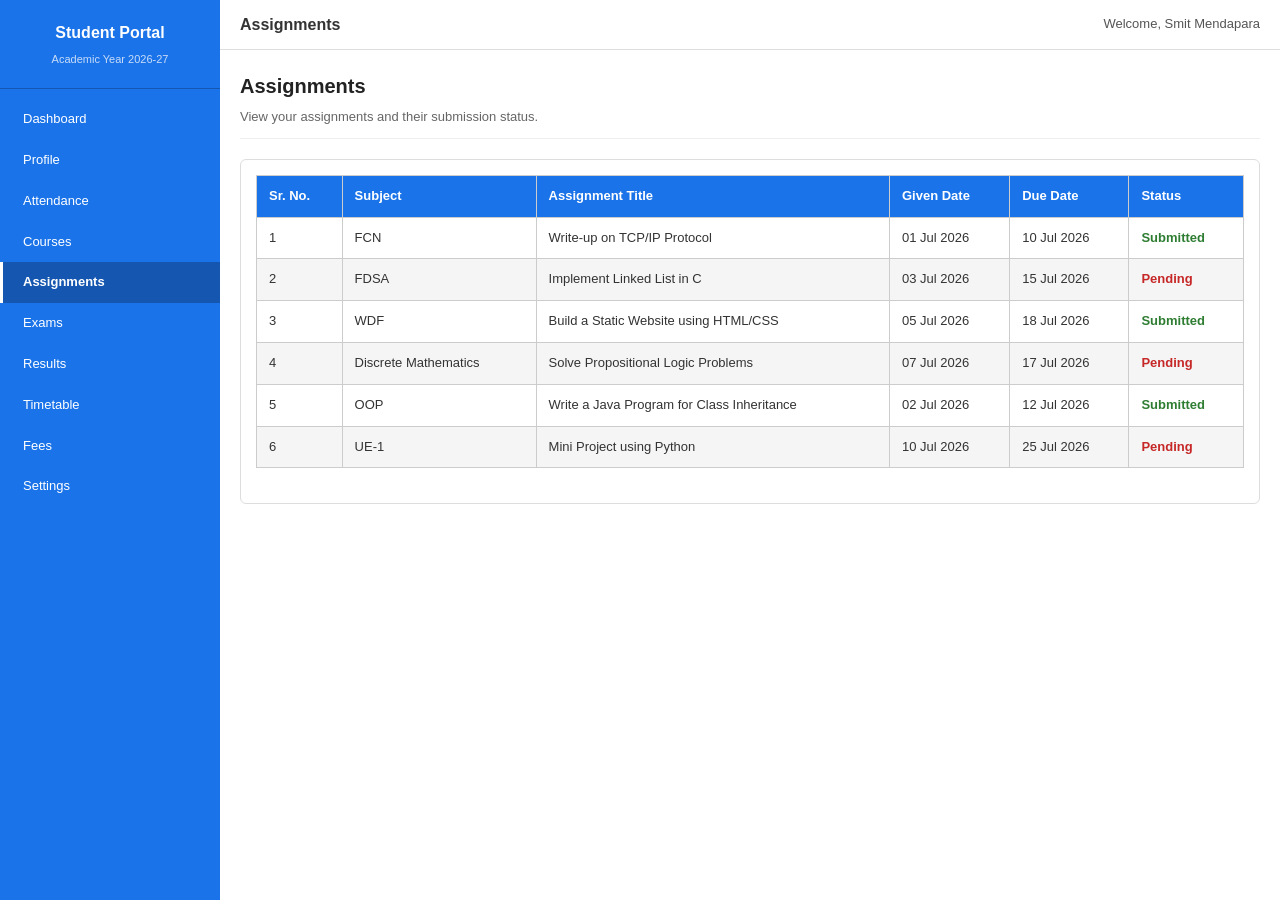
==== StudentHubPortal/assignments.html @ 2c2afbb4 "StudentHubPotal" ====
<!DOCTYPE html>
<html lang="en">
<head>
    <meta charset="UTF-8">
    <meta name="viewport" content="width=device-width, initial-scale=1.0">
    <title>Assignments - Student Dashboard</title>
    <link rel="stylesheet" href="css/style.css">
    <link rel="stylesheet" href="css/layout.css">
    <link rel="stylesheet" href="css/pages.css">
    <link rel="stylesheet" href="css/responsive.css">
</head>
<body>

    <!-- Sidebar -->
    <aside class="sidebar">
        <div class="sidebar-header">
            <h2>Student Portal</h2>
            <p>Academic Year 2026-27</p>
        </div>
        <ul class="sidebar-menu">
            <li><a href="index.html">Dashboard</a></li>
            <li><a href="profile.html">Profile</a></li>
            <li><a href="attendance.html">Attendance</a></li>
            <li><a href="courses.html">Courses</a></li>
            <li><a href="assignments.html" class="active">Assignments</a></li>
            <li><a href="exams.html">Exams</a></li>
            <li><a href="results.html">Results</a></li>
            <li><a href="timetable.html">Timetable</a></li>
            <li><a href="fees.html">Fees</a></li>
            <li><a href="settings.html">Settings</a></li>
        </ul>
    </aside>

    <!-- Top Navbar -->
    <header class="top-navbar">
        <span class="navbar-title">Assignments</span>
        <span class="navbar-user">Welcome, Smit Mendapara</span>
    </header>

    <!-- Main Content -->
    <main class="main-content">

        <!-- Page Header -->
        <div class="page-header">
            <h1>Assignments</h1>
            <p>View your assignments and their submission status.</p>
        </div>

        <!-- Assignments Table -->
        <div class="card">
            <table>
                <thead>
                    <tr>
                        <th>Sr. No.</th>
                        <th>Subject</th>
                        <th>Assignment Title</th>
                        <th>Given Date</th>
                        <th>Due Date</th>
                        <th>Status</th>
                    </tr>
                </thead>
                <tbody>
                    <tr>
                        <td>1</td>
                        <td>FCN</td>
                        <td>Write-up on TCP/IP Protocol</td>
                        <td>01 Jul 2026</td>
                        <td>10 Jul 2026</td>
                        <td class="status-present">Submitted</td>
                    </tr>
                    <tr>
                        <td>2</td>
                        <td>FDSA</td>
                        <td>Implement Linked List in C</td>
                        <td>03 Jul 2026</td>
                        <td>15 Jul 2026</td>
                        <td class="status-absent">Pending</td>
                    </tr>
                    <tr>
                        <td>3</td>
                        <td>WDF</td>
                        <td>Build a Static Website using HTML/CSS</td>
                        <td>05 Jul 2026</td>
                        <td>18 Jul 2026</td>
                        <td class="status-present">Submitted</td>
                    </tr>
                    <tr>
                        <td>4</td>
                        <td>Discrete Mathematics</td>
                        <td>Solve Propositional Logic Problems</td>
                        <td>07 Jul 2026</td>
                        <td>17 Jul 2026</td>
                        <td class="status-absent">Pending</td>
                    </tr>
                    <tr>
                        <td>5</td>
                        <td>OOP</td>
                        <td>Write a Java Program for Class Inheritance</td>
                        <td>02 Jul 2026</td>
                        <td>12 Jul 2026</td>
                        <td class="status-present">Submitted</td>
                    </tr>
                    <tr>
                        <td>6</td>
                        <td>UE-1</td>
                        <td>Mini Project using Python</td>
                        <td>10 Jul 2026</td>
                        <td>25 Jul 2026</td>
                        <td class="status-absent">Pending</td>
                    </tr>
                </tbody>
            </table>
        </div>

    </main>

</body>
</html>
---- StudentHubPortal/css/style.css ----
/* ===========================
   Base Styles
   =========================== */

/* Reset */
* {
    margin: 0;
    padding: 0;
    box-sizing: border-box;
}

/* Body */

body {
    font-family: Arial, sans-serif;
    background-color: #ffffff;   
    color: #333333;   
    font-size: 14px;   
    line-height: 1.6;   
}   
   
/* Links */   
a {
    text-decoration: none;
    color: #1a73e8;
}

a:hover {
    text-decoration: underline;
}

/* Headings */
h1, h2, h3, h4 {
    color: #222222;
    margin-bottom: 10px;
}

h1 {
    font-size: 22px;
}

h2 {
    font-size: 18px;
}

h3 {
    font-size: 16px;
}

/* Paragraphs */
p {
    margin-bottom: 10px;
}

/* Tables */
table {
    width: 100%;
    border-collapse: collapse;
    margin-bottom: 20px;
}

table th,
table td {
    border: 1px solid #cccccc;
    padding: 10px 12px;
    text-align: left;
    font-size: 13px;
}

table th {
    background-color: #1a73e8;
    color: #ffffff;
    font-weight: bold;
}

table tr:nth-child(even) {
    background-color: #f5f5f5;
}

table tr:hover {
    background-color: #e8f0fe;
}

/* Forms */
form {
    max-width: 600px;
}

.form-group {
    margin-bottom: 15px;
}

.form-group label {
    display: block;
    margin-bottom: 5px;
    font-weight: bold;
    color: #333333;
    font-size: 13px;
}

.form-group input,
.form-group select,
.form-group textarea {
    width: 100%;
    padding: 8px 10px;
    border: 1px solid #cccccc;
    border-radius: 5px;
    font-size: 13px;
    font-family: Arial, sans-serif;
}

.form-group textarea {
    resize: vertical;
    min-height: 80px;
}

/* Buttons */
.btn {
    display: inline-block;
    padding: 8px 20px;
    background-color: #1a73e8;
    color: #ffffff;
    border: none;
    border-radius: 5px;
    font-size: 13px;
    cursor: pointer;
    font-family: Arial, sans-serif;
}

.btn:hover {
    background-color: #1557b0;
}

/* Cards */
.card {
    background-color: #ffffff;
    border: 1px solid #dddddd;
    border-radius: 6px;
    padding: 15px;
    margin-bottom: 15px;
}

.card h3 {
    margin-bottom: 8px;
}

/* Status labels */
.status-present {
    color: #2e7d32;
    font-weight: bold;
}

.status-absent {
    color: #c62828;
    font-weight: bold;
}

.status-pass {
    color: #2e7d32;
    font-weight: bold;
}

.status-fail {
    color: #c62828;
    font-weight: bold;
}

.text-center {
    text-align: center;
}

.mb-10 {
    margin-bottom: 10px;
}

.mb-20 {
    margin-bottom: 20px;
}

.mt-20 {
    margin-top: 20px;
}
---- StudentHubPortal/css/layout.css ----
/* ===========================
   Layout - Sidebar & Navbar
   =========================== */

/* Sidebar */
.sidebar {
    position: fixed;
    top: 0;
    left: 0;
    width: 220px;
    height: 100%;
    background-color: #1a73e8;
    color: #ffffff;
    padding: 0;
    overflow-y: auto;
    z-index: 100;
}

.sidebar-header {
    padding: 20px 15px;
    border-bottom: 1px solid #1557b0;
    text-align: center;
}

.sidebar-header h2 {
    color: #ffffff;
    font-size: 16px;
    margin: 0;
}

.sidebar-header p {
    color: #c8dcf8;
    font-size: 11px;
    margin: 5px 0 0 0;
}

.sidebar-menu {
    list-style: none;
    padding: 10px 0;
}

.sidebar-menu li {
    margin: 0;
}

.sidebar-menu li a {
    display: block;
    padding: 10px 20px;
    color: #ffffff;
    font-size: 13px;
    border-left: 3px solid transparent;
}

.sidebar-menu li a:hover {
    background-color: #1557b0;
    text-decoration: none;
    border-left: 3px solid #ffffff;
}

.sidebar-menu li a.active {
    background-color: #1557b0;
    border-left: 3px solid #ffffff;
    font-weight: bold;
}

/* Navbar */
.top-navbar {
    position: fixed;
    top: 0;
    left: 220px;
    right: 0;
    height: 50px;
    background-color: #ffffff;
    border-bottom: 1px solid #dddddd;
    display: flex;
    align-items: center;
    justify-content: space-between;
    padding: 0 20px;
    z-index: 99;
}

.navbar-title {
    font-size: 16px;
    font-weight: bold;
    color: #333333;
}

.navbar-user {
    font-size: 13px;
    color: #555555;
}

/* Main Content */
.main-content {
    margin-left: 220px;
    margin-top: 50px;
    padding: 20px;
    min-height: calc(100vh - 50px);
}

/* Page Header */
.page-header {
    margin-bottom: 20px;
    padding-bottom: 10px;
    border-bottom: 1px solid #eeeeee;
}

.page-header h1 {
    font-size: 20px;
    margin-bottom: 5px;
}

.page-header p {
    color: #666666;
    font-size: 13px;
    margin: 0;
}

/* Grid - Simple card layout */
.grid-4 {
    display: flex;
    flex-wrap: wrap;
    gap: 15px;
    margin-bottom: 20px;
}

.grid-4 .card {
    flex: 1;
    min-width: 200px;
}

/* Two column layout */
.two-column {
    display: flex;
    gap: 20px;
    flex-wrap: wrap;
}

.two-column .column {
    flex: 1;
    min-width: 300px;
}

.profile-photo {
    width: 180px;
    height: 180px;
    overflow: hidden;
    border-radius: 50px;
}

/* .profile-photo {
    overflow: hidden;
} */

.profile-photo img {
    width: 100%;
    height: 100%;
    object-fit: cover;
    transition: transform 0.3s ease, filter 0.3s ease;
}

.profile-photo img:hover {
    filter: brightness(75%);
    transform: scale(1.05);
}
---- StudentHubPortal/css/pages.css ----
/* ===========================
   Page-Specific Styles
   =========================== */

/* Dashboard Page */
.dashboard-cards .card {
    text-align: center;
}

.dashboard-cards .card h3 {
    font-size: 24px;
    color: #1a73e8;
    margin-bottom: 5px;
}

.dashboard-cards .card p {
    color: #666666;
    font-size: 12px;
    margin: 0;
}

.announcements-list {
    list-style: none;
}

.announcements-list li {
    padding: 8px 0;
    border-bottom: 1px solid #eeeeee;
    font-size: 13px;
}

.announcements-list li:last-child {
    border-bottom: none;
}

/* Profile Page */
.profile-info {
    display: flex;
    gap: 20px;
    flex-wrap: wrap;
}

.profile-photo {
    width: 120px;
    height: 120px;
    background-color: #eeeeee;
    border: 1px solid #cccccc;
    border-radius: 6px;
    display: flex;
    align-items: center;
    justify-content: center;
    color: #999999;
    font-size: 12px;
}

.profile-details {
    flex: 1;
    min-width: 300px;
}

.profile-details table {
    max-width: 500px;
}

.profile-details table td:first-child {
    font-weight: bold;
    width: 150px;
    background-color: #f9f9f9;
}

/* Attendance Page */
.attendance-summary {
    display: flex;
    gap: 15px;
    margin-bottom: 20px;
    flex-wrap: wrap;
}

.attendance-summary .summary-box {
    border: 1px solid #dddddd;
    border-radius: 6px;
    padding: 12px 20px;
    text-align: center;
    min-width: 120px;
}

.attendance-summary .summary-box h3 {
    font-size: 20px;
    color: #1a73e8;
    margin-bottom: 3px;
}

.attendance-summary .summary-box p {
    font-size: 12px;
    color: #666666;
    margin: 0;
}

/* Fees Page */
.fee-total {
    background-color: #f0f6ff;
    border: 1px solid #1a73e8;
    border-radius: 6px;
    padding: 15px;
    margin-bottom: 20px;
    text-align: center;
}

.fee-total h3 {
    font-size: 14px;
    color: #333333;
    margin-bottom: 5px;
}

.fee-total p {
    font-size: 20px;
    font-weight: bold;
    color: #1a73e8;
    margin: 0;
}

Settings Page
.settings-form {
    max-width: 500px;
}

.settings-form .btn {
    margin-top: 5px;
}
---- StudentHubPortal/css/responsive.css ----
/* ===========================
   Responsive Styles
   =========================== */

/* Tablet - 768px and below */
@media screen and (max-width: 768px) {

    /* Sidebar */
    .sidebar {
        width: 100%;
        height: auto;
        position: relative;
    }

    .sidebar-menu {
        display: flex;
        flex-wrap: wrap;
        padding: 5px;
    }

    .sidebar-menu li {
        flex: 0 0 auto;
    }

    .sidebar-menu li a {
        padding: 8px 12px;
        font-size: 12px;
    }

    /* Navbar */
    .top-navbar {
        left: 0;
        height: 45px;
    }

    /* Main Content */
    .main-content {
        margin-left: 0;
        margin-top: 45px;
        padding: 15px;
    }

    /* Grid */
    .grid-4 .card {
        min-width: 45%;
    }

    /* Two column */
    .two-column .column {
        min-width: 100%;
    }
}

/* Mobile - 480px and below */
@media screen and (max-width: 480px) {

    .sidebar-header h2 {
        font-size: 14px;
    }

    .sidebar-menu li a {
        padding: 6px 10px;
        font-size: 11px;
    }

    .page-header h1 {
        font-size: 18px;
    }

    .grid-4 .card {
        min-width: 100%;
    }

    table th,
    table td {
        padding: 6px 8px;
        font-size: 12px;
    }

    .profile-info {
        flex-direction: column;
        align-items: center;
    }

    .attendance-summary {
        flex-direction: column;
    }

    .attendance-summary .summary-box {
        width: 100%;
    }
}
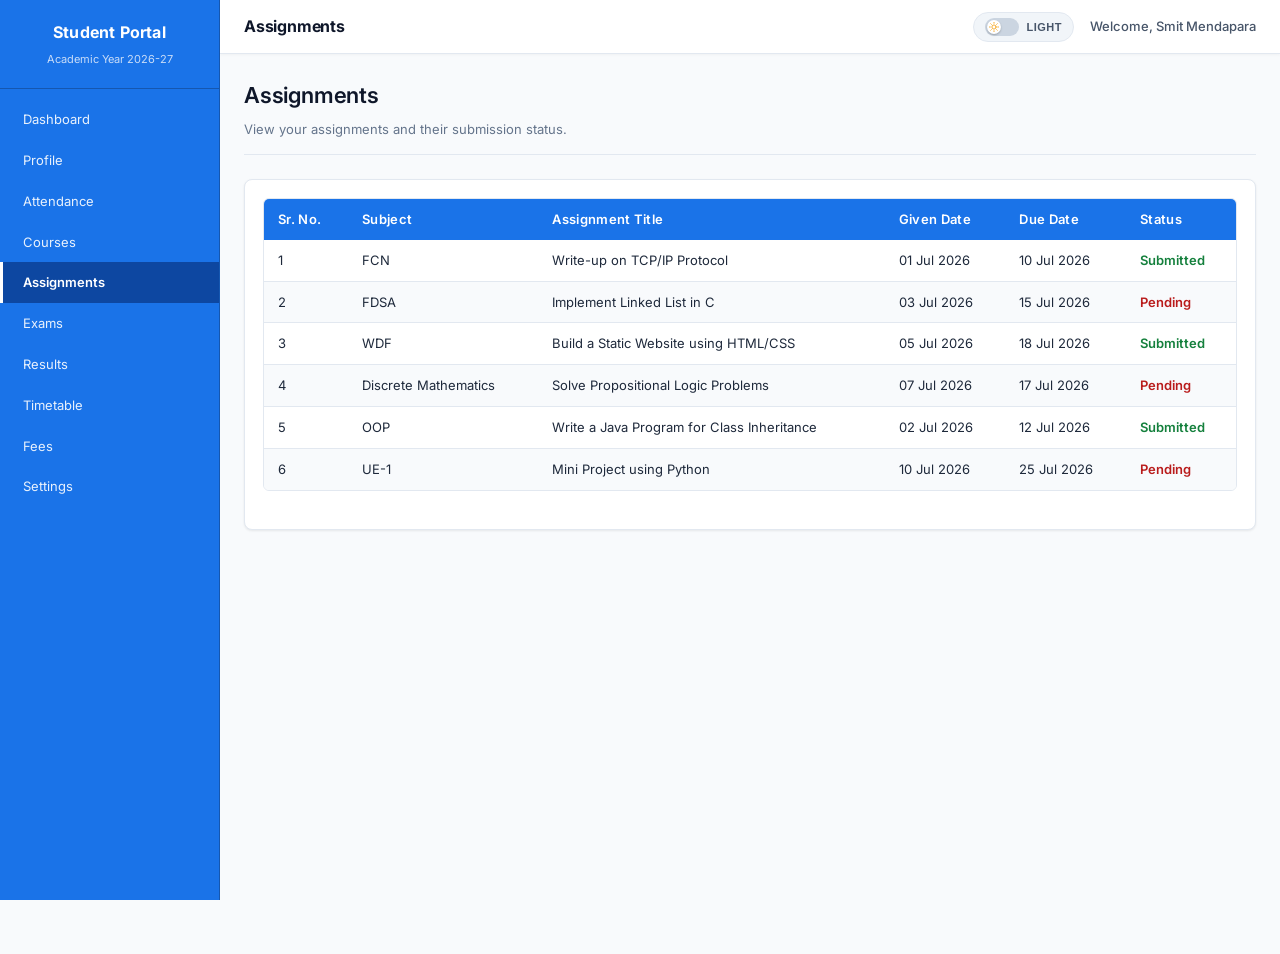
==== commit 4ee7976e: "Light/Dark mode" ====
--- a/StudentHubPortal/assignments.html
+++ b/StudentHubPortal/assignments.html
@@ -7,7 +7,7 @@
     <link rel="stylesheet" href="css/style.css">
     <link rel="stylesheet" href="css/layout.css">
     <link rel="stylesheet" href="css/pages.css">
-    <link rel="stylesheet" href="css/responsive.css">
+    <script src="js/theme.js"></script>
 </head>
 <body>
 
@@ -34,7 +34,30 @@
     <!-- Top Navbar -->
     <header class="top-navbar">
         <span class="navbar-title">Assignments</span>
-        <span class="navbar-user">Welcome, Smit Mendapara</span>
+        <div class="navbar-right">
+            <button id="theme-toggle" class="theme-toggle-btn" type="button" aria-label="Toggle theme" title="Toggle theme">
+                <span class="theme-toggle-track">
+                    <span class="theme-toggle-thumb">
+                        <svg class="theme-icon sun-icon" viewBox="0 0 24 24" fill="none" stroke="currentColor" stroke-width="2" stroke-linecap="round" stroke-linejoin="round">
+                            <circle cx="12" cy="12" r="5"></circle>
+                            <line x1="12" y1="1" x2="12" y2="3"></line>
+                            <line x1="12" y1="21" x2="12" y2="23"></line>
+                            <line x1="4.22" y1="4.22" x2="5.64" y2="5.64"></line>
+                            <line x1="18.36" y1="18.36" x2="19.78" y2="19.78"></line>
+                            <line x1="1" y1="12" x2="3" y2="12"></line>
+                            <line x1="21" y1="12" x2="23" y2="12"></line>
+                            <line x1="4.22" y1="19.78" x2="5.64" y2="18.36"></line>
+                            <line x1="18.36" y1="5.64" x2="19.78" y2="4.22"></line>
+                        </svg>
+                        <svg class="theme-icon moon-icon" viewBox="0 0 24 24" fill="none" stroke="currentColor" stroke-width="2" stroke-linecap="round" stroke-linejoin="round">
+                            <path d="M21 12.79A9 9 0 1 1 11.21 3 7 7 0 0 0 21 12.79z"></path>
+                        </svg>
+                    </span>
+                </span>
+                <span class="theme-toggle-text">Theme</span>
+            </button>
+            <span class="navbar-user">Welcome, Smit Mendapara</span>
+        </div>
     </header>
 
     <!-- Main Content -->
--- a/StudentHubPortal/css/style.css
+++ b/StudentHubPortal/css/style.css
@@ -1,38 +1,159 @@
-/* ===========================
-   Base Styles
-   =========================== */
-
-/* Reset */
+/* ==========================================================================
+   Student Hub Portal - Base Styles & Theme Tokens
+   ========================================================================== */
+
+@import url('https://fonts.googleapis.com/css2?family=Inter:wght@300;400;500;600;700&display=swap');
+
+/* ==========================================================================
+   Theme Variables (Light & Dark Modes)
+   ========================================================================== */
+:root {
+    /* Base Colors - Light Theme */
+    --bg-primary: #f8fafc;
+    --bg-surface: #ffffff;
+    --bg-surface-elevated: #f1f5f9;
+    --bg-sidebar: #1a73e8;
+    --bg-sidebar-hover: #1557b0;
+    --bg-sidebar-active: #0d47a1;
+    --sidebar-text: #ffffff;
+    --sidebar-text-muted: #c8dcf8;
+    --sidebar-border: #1557b0;
+
+    --text-primary: #1e293b;
+    --text-secondary: #475569;
+    --text-muted: #64748b;
+    --text-heading: #0f172a;
+
+    --border-color: #e2e8f0;
+    --border-subtle: #f1f5f9;
+
+    --primary: #1a73e8;
+    --primary-hover: #1557b0;
+    --primary-light: rgba(26, 115, 232, 0.08);
+    --primary-contrast: #ffffff;
+
+    --navbar-bg: rgba(255, 255, 255, 0.95);
+    --navbar-border: #e2e8f0;
+    --navbar-shadow: 0 1px 3px rgba(0, 0, 0, 0.04);
+
+    --card-bg: #ffffff;
+    --card-border: #e2e8f0;
+    --card-shadow: 0 1px 3px rgba(0, 0, 0, 0.05), 0 1px 2px rgba(0, 0, 0, 0.03);
+    --card-shadow-hover: 0 6px 14px rgba(0, 0, 0, 0.08);
+
+    --table-header-bg: #1a73e8;
+    --table-header-text: #ffffff;
+    --table-row-even: #f8fafc;
+    --table-row-hover: #eff6ff;
+    --table-border: #e2e8f0;
+
+    --input-bg: #ffffff;
+    --input-border: #cbd5e1;
+    --input-text: #1e293b;
+    --input-focus-border: #1a73e8;
+    --input-focus-ring: rgba(26, 115, 232, 0.2);
+
+    --status-success: #15803d;
+    --status-danger: #b91c1c;
+
+    --fee-bg: #eff6ff;
+    --fee-border: #93c5fd;
+
+    --font-family: 'Inter', system-ui, -apple-system, BlinkMacSystemFont, 'Segoe UI', Roboto, sans-serif;
+    --theme-transition: background-color 0.25s ease, color 0.25s ease, border-color 0.25s ease, box-shadow 0.25s ease;
+}
+
+[data-theme="dark"] {
+    /* Base Colors - Dark Theme */
+    --bg-primary: #0b0f19;
+    --bg-surface: #131b2e;
+    --bg-surface-elevated: #1e293b;
+    --bg-sidebar: #070a12;
+    --bg-sidebar-hover: #1e293b;
+    --bg-sidebar-active: #2563eb;
+    --sidebar-text: #f8fafc;
+    --sidebar-text-muted: #94a3b8;
+    --sidebar-border: #1e293b;
+
+    --text-primary: #f1f5f9;
+    --text-secondary: #cbd5e1;
+    --text-muted: #94a3b8;
+    --text-heading: #ffffff;
+
+    --border-color: #1e293b;
+    --border-subtle: #172033;
+
+    --primary: #3b82f6;
+    --primary-hover: #60a5fa;
+    --primary-light: rgba(59, 130, 246, 0.15);
+    --primary-contrast: #ffffff;
+
+    --navbar-bg: rgba(19, 27, 46, 0.95);
+    --navbar-border: #1e293b;
+    --navbar-shadow: 0 2px 8px rgba(0, 0, 0, 0.4);
+
+    --card-bg: #131b2e;
+    --card-border: #1e293b;
+    --card-shadow: 0 4px 6px -1px rgba(0, 0, 0, 0.3), 0 2px 4px -2px rgba(0, 0, 0, 0.2);
+    --card-shadow-hover: 0 10px 18px -3px rgba(0, 0, 0, 0.45);
+
+    --table-header-bg: #1e3a8a;
+    --table-header-text: #ffffff;
+    --table-row-even: #0e1626;
+    --table-row-hover: #19243d;
+    --table-border: #1e293b;
+
+    --input-bg: #0b0f19;
+    --input-border: #334155;
+    --input-text: #f8fafc;
+    --input-focus-border: #3b82f6;
+    --input-focus-ring: rgba(59, 130, 246, 0.25);
+
+    --status-success: #4ade80;
+    --status-danger: #f87171;
+
+    --fee-bg: #172554;
+    --fee-border: #1e40af;
+}
+
+/* ==========================================================================
+   Base Styles & Reset
+   ========================================================================== */
 * {
     margin: 0;
     padding: 0;
     box-sizing: border-box;
 }
 
-/* Body */
-
 body {
-    font-family: Arial, sans-serif;
-    background-color: #ffffff;   
-    color: #333333;   
-    font-size: 14px;   
-    line-height: 1.6;   
-}   
-   
-/* Links */   
+    font-family: var(--font-family);
+    background-color: var(--bg-primary);
+    color: var(--text-primary);
+    font-size: 14px;
+    line-height: 1.6;
+    transition: var(--theme-transition);
+    min-height: 100vh;
+}
+
+/* Links */
 a {
     text-decoration: none;
-    color: #1a73e8;
+    color: var(--primary);
+    transition: color 0.2s ease;
 }
 
 a:hover {
     text-decoration: underline;
+    color: var(--primary-hover);
 }
 
 /* Headings */
 h1, h2, h3, h4 {
-    color: #222222;
+    color: var(--text-heading);
     margin-bottom: 10px;
+    font-weight: 600;
+    letter-spacing: -0.2px;
+    transition: color 0.25s ease;
 }
 
 h1 {
@@ -50,63 +171,97 @@
 /* Paragraphs */
 p {
     margin-bottom: 10px;
-}
-
-/* Tables */
+    color: var(--text-secondary);
+    transition: color 0.25s ease;
+}
+
+/* ==========================================================================
+   Tables
+   ========================================================================== */
 table {
     width: 100%;
-    border-collapse: collapse;
+    border-collapse: separate;
+    border-spacing: 0;
     margin-bottom: 20px;
+    border-radius: 6px;
+    overflow: hidden;
+    border: 1px solid var(--table-border);
 }
 
 table th,
 table td {
-    border: 1px solid #cccccc;
-    padding: 10px 12px;
+    padding: 10px 14px;
     text-align: left;
     font-size: 13px;
+    border-bottom: 1px solid var(--table-border);
+    transition: var(--theme-transition);
 }
 
 table th {
-    background-color: #1a73e8;
-    color: #ffffff;
-    font-weight: bold;
-}
-
-table tr:nth-child(even) {
-    background-color: #f5f5f5;
-}
-
-table tr:hover {
-    background-color: #e8f0fe;
-}
-
-/* Forms */
+    background-color: var(--table-header-bg);
+    color: var(--table-header-text);
+    font-weight: 600;
+    letter-spacing: 0.3px;
+    border: none;
+}
+
+table td {
+    background-color: var(--card-bg);
+    color: var(--text-primary);
+}
+
+table tr:nth-child(even) td {
+    background-color: var(--table-row-even);
+}
+
+table tr:hover td {
+    background-color: var(--table-row-hover);
+}
+
+table tr:last-child td {
+    border-bottom: none;
+}
+
+/* ==========================================================================
+   Forms
+   ========================================================================== */
 form {
     max-width: 600px;
 }
 
 .form-group {
-    margin-bottom: 15px;
+    margin-bottom: 16px;
 }
 
 .form-group label {
     display: block;
-    margin-bottom: 5px;
-    font-weight: bold;
-    color: #333333;
+    margin-bottom: 6px;
+    font-weight: 600;
+    color: var(--text-secondary);
     font-size: 13px;
+    transition: color 0.25s ease;
 }
 
 .form-group input,
 .form-group select,
 .form-group textarea {
     width: 100%;
-    padding: 8px 10px;
-    border: 1px solid #cccccc;
-    border-radius: 5px;
+    padding: 9px 12px;
+    background-color: var(--input-bg);
+    color: var(--input-text);
+    border: 1px solid var(--input-border);
+    border-radius: 6px;
     font-size: 13px;
-    font-family: Arial, sans-serif;
+    font-family: var(--font-family);
+    transition: var(--theme-transition);
+}
+
+.form-group input:focus,
+.form-group select:focus,
+.form-group textarea:focus {
+    outline: none;
+    border-color: var(--input-focus-border);
+    box-shadow: 0 0 0 3px var(--input-focus-ring);
 }
 
 .form-group textarea {
@@ -114,57 +269,298 @@
     min-height: 80px;
 }
 
-/* Buttons */
+/* ==========================================================================
+   Buttons
+   ========================================================================== */
 .btn {
     display: inline-block;
     padding: 8px 20px;
-    background-color: #1a73e8;
-    color: #ffffff;
+    background-color: var(--primary);
+    color: var(--primary-contrast);
     border: none;
-    border-radius: 5px;
+    border-radius: 6px;
     font-size: 13px;
+    font-weight: 500;
     cursor: pointer;
-    font-family: Arial, sans-serif;
+    font-family: var(--font-family);
+    transition: all 0.2s ease;
+    box-shadow: 0 2px 4px rgba(0, 0, 0, 0.1);
 }
 
 .btn:hover {
-    background-color: #1557b0;
-}
-
-/* Cards */
+    background-color: var(--primary-hover);
+    transform: translateY(-1px);
+    box-shadow: 0 4px 8px rgba(0, 0, 0, 0.15);
+}
+
+.btn:active {
+    transform: translateY(0);
+}
+
+/* ==========================================================================
+   Cards
+   ========================================================================== */
 .card {
-    background-color: #ffffff;
-    border: 1px solid #dddddd;
-    border-radius: 6px;
-    padding: 15px;
-    margin-bottom: 15px;
+    background-color: var(--card-bg);
+    border: 1px solid var(--card-border);
+    border-radius: 8px;
+    padding: 18px;
+    margin-bottom: 18px;
+    box-shadow: var(--card-shadow);
+    transition: var(--theme-transition);
 }
 
 .card h3 {
     margin-bottom: 8px;
 }
 
-/* Status labels */
-.status-present {
-    color: #2e7d32;
-    font-weight: bold;
-}
-
-.status-absent {
-    color: #c62828;
-    font-weight: bold;
-}
-
+/* ==========================================================================
+   Status Badges
+   ========================================================================== */
+.status-present,
 .status-pass {
-    color: #2e7d32;
-    font-weight: bold;
-}
-
+    color: var(--status-success);
+    font-weight: 600;
+}
+
+.status-absent,
 .status-fail {
-    color: #c62828;
-    font-weight: bold;
-}
-
+    color: var(--status-danger);
+    font-weight: 600;
+}
+
+/* ==========================================================================
+   Navbar Right & Theme Toggle Button
+   ========================================================================== */
+.navbar-right {
+    display: flex;
+    align-items: center;
+    gap: 16px;
+}
+
+.theme-toggle-btn {
+    display: inline-flex;
+    align-items: center;
+    gap: 8px;
+    background-color: var(--bg-surface-elevated);
+    border: 1px solid var(--border-color);
+    padding: 5px 11px;
+    border-radius: 20px;
+    cursor: pointer;
+    font-size: 12px;
+    font-weight: 600;
+    color: var(--text-secondary);
+    transition: all 0.25s ease;
+    user-select: none;
+}
+
+.theme-toggle-btn:hover {
+    background-color: var(--border-color);
+    color: var(--text-primary);
+    transform: translateY(-1px);
+}
+
+.theme-toggle-btn:focus-visible {
+    outline: none;
+    box-shadow: 0 0 0 3px var(--input-focus-ring);
+}
+
+.theme-toggle-track {
+    width: 34px;
+    height: 18px;
+    background-color: #cbd5e1;
+    border-radius: 20px;
+    position: relative;
+    transition: background-color 0.25s ease;
+    display: inline-block;
+}
+
+[data-theme="dark"] .theme-toggle-track {
+    background-color: var(--primary);
+}
+
+.theme-toggle-thumb {
+    width: 14px;
+    height: 14px;
+    background-color: #ffffff;
+    border-radius: 50%;
+    position: absolute;
+    left: 2px;
+    top: 2px;
+    transition: transform 0.25s cubic-bezier(0.4, 0, 0.2, 1);
+    display: flex;
+    align-items: center;
+    justify-content: center;
+    box-shadow: 0 1px 2px rgba(0, 0, 0, 0.25);
+}
+
+[data-theme="dark"] .theme-toggle-thumb {
+    transform: translateX(16px);
+    background-color: #0b0f19;
+}
+
+.theme-icon {
+    width: 10px;
+    height: 10px;
+    position: absolute;
+    transition: opacity 0.2s ease, transform 0.25s ease;
+}
+
+.sun-icon {
+    color: #f59e0b;
+    opacity: 1;
+    transform: scale(1) rotate(0deg);
+}
+
+.moon-icon {
+    color: #60a5fa;
+    opacity: 0;
+    transform: scale(0.4) rotate(-90deg);
+}
+
+[data-theme="dark"] .sun-icon {
+    opacity: 0;
+    transform: scale(0.4) rotate(90deg);
+}
+
+[data-theme="dark"] .moon-icon {
+    opacity: 1;
+    transform: scale(1) rotate(0deg);
+}
+
+.theme-toggle-text {
+    font-size: 11px;
+    font-weight: 600;
+    text-transform: uppercase;
+    letter-spacing: 0.5px;
+    color: var(--text-secondary);
+}
+
+[data-theme="dark"] .theme-toggle-text {
+    color: var(--text-primary);
+}
+
+/* ==========================================================================
+   Settings Appearance Card Styles
+   ========================================================================== */
+.theme-options-grid {
+    display: grid;
+    grid-template-columns: repeat(auto-fit, minmax(180px, 1fr));
+    gap: 16px;
+    margin-top: 15px;
+}
+
+.theme-option-btn {
+    background: var(--card-bg);
+    border: 2px solid var(--border-color);
+    border-radius: 8px;
+    padding: 12px;
+    cursor: pointer;
+    text-align: left;
+    transition: all 0.2s ease;
+    display: flex;
+    flex-direction: column;
+    gap: 10px;
+    font-family: var(--font-family);
+}
+
+.theme-option-btn:hover {
+    border-color: var(--primary);
+    transform: translateY(-2px);
+    box-shadow: var(--card-shadow-hover);
+}
+
+.theme-option-btn.active {
+    border-color: var(--primary);
+    box-shadow: 0 0 0 3px var(--primary-light);
+}
+
+.theme-option-preview {
+    height: 60px;
+    border-radius: 6px;
+    border: 1px solid var(--border-color);
+    display: flex;
+    overflow: hidden;
+    position: relative;
+}
+
+.preview-light {
+    background: #f8fafc;
+}
+
+.preview-light .preview-sidebar {
+    width: 25%;
+    background: #1a73e8;
+    height: 100%;
+}
+
+.preview-light .preview-content {
+    flex: 1;
+    padding: 6px;
+    display: flex;
+    flex-direction: column;
+    gap: 4px;
+}
+
+.preview-light .preview-line {
+    height: 6px;
+    width: 50%;
+    background: #cbd5e1;
+    border-radius: 3px;
+}
+
+.preview-light .preview-card {
+    height: 24px;
+    background: #ffffff;
+    border: 1px solid #e2e8f0;
+    border-radius: 4px;
+}
+
+.preview-dark {
+    background: #0b0f19;
+}
+
+.preview-dark .preview-sidebar {
+    width: 25%;
+    background: #070a12;
+    height: 100%;
+    border-right: 1px solid #1e293b;
+}
+
+.preview-dark .preview-content {
+    flex: 1;
+    padding: 6px;
+    display: flex;
+    flex-direction: column;
+    gap: 4px;
+}
+
+.preview-dark .preview-line {
+    height: 6px;
+    width: 50%;
+    background: #334155;
+    border-radius: 3px;
+}
+
+.preview-dark .preview-card {
+    height: 24px;
+    background: #131b2e;
+    border: 1px solid #1e293b;
+    border-radius: 4px;
+}
+
+.theme-option-label {
+    display: flex;
+    align-items: center;
+    gap: 8px;
+    font-size: 13px;
+    font-weight: 600;
+    color: var(--text-primary);
+}
+
+/* ==========================================================================
+   Utility Classes
+   ========================================================================== */
 .text-center {
     text-align: center;
 }
@@ -179,4 +575,4 @@
 
 .mt-20 {
     margin-top: 20px;
-}
+}
--- a/StudentHubPortal/css/layout.css
+++ b/StudentHubPortal/css/layout.css
@@ -1,6 +1,6 @@
-/* ===========================
-   Layout - Sidebar & Navbar
-   =========================== */
+/* ==========================================================================
+   Layout - Sidebar & Top Navbar
+   ========================================================================== */
 
 /* Sidebar */
 .sidebar {
@@ -9,27 +9,32 @@
     left: 0;
     width: 220px;
     height: 100%;
-    background-color: #1a73e8;
-    color: #ffffff;
+    background-color: var(--bg-sidebar);
+    color: var(--sidebar-text);
     padding: 0;
     overflow-y: auto;
     z-index: 100;
+    border-right: 1px solid var(--sidebar-border);
+    transition: var(--theme-transition);
 }
 
 .sidebar-header {
     padding: 20px 15px;
-    border-bottom: 1px solid #1557b0;
+    border-bottom: 1px solid var(--sidebar-border);
     text-align: center;
+    transition: border-color 0.25s ease;
 }
 
 .sidebar-header h2 {
-    color: #ffffff;
+    color: var(--sidebar-text);
     font-size: 16px;
+    font-weight: 700;
     margin: 0;
+    letter-spacing: 0.2px;
 }
 
 .sidebar-header p {
-    color: #c8dcf8;
+    color: var(--sidebar-text-muted);
     font-size: 11px;
     margin: 5px 0 0 0;
 }
@@ -46,21 +51,30 @@
 .sidebar-menu li a {
     display: block;
     padding: 10px 20px;
-    color: #ffffff;
+    color: var(--sidebar-text);
+    opacity: 0.9;
     font-size: 13px;
     border-left: 3px solid transparent;
+    transition: all 0.2s ease;
 }
 
 .sidebar-menu li a:hover {
-    background-color: #1557b0;
+    background-color: var(--bg-sidebar-hover);
     text-decoration: none;
+    opacity: 1;
     border-left: 3px solid #ffffff;
+    padding-left: 22px;
 }
 
 .sidebar-menu li a.active {
-    background-color: #1557b0;
+    background-color: var(--bg-sidebar-active);
     border-left: 3px solid #ffffff;
-    font-weight: bold;
+    font-weight: 600;
+    opacity: 1;
+}
+
+[data-theme="dark"] .sidebar-menu li a.active {
+    border-left-color: var(--primary);
 }
 
 /* Navbar */
@@ -69,58 +83,67 @@
     top: 0;
     left: 220px;
     right: 0;
-    height: 50px;
-    background-color: #ffffff;
-    border-bottom: 1px solid #dddddd;
+    height: 54px;
+    background-color: var(--navbar-bg);
+    border-bottom: 1px solid var(--navbar-border);
+    box-shadow: var(--navbar-shadow);
+    backdrop-filter: blur(8px);
     display: flex;
     align-items: center;
     justify-content: space-between;
-    padding: 0 20px;
+    padding: 0 24px;
     z-index: 99;
+    transition: var(--theme-transition);
 }
 
 .navbar-title {
     font-size: 16px;
-    font-weight: bold;
-    color: #333333;
+    font-weight: 700;
+    color: var(--text-heading);
+    letter-spacing: -0.2px;
 }
 
 .navbar-user {
     font-size: 13px;
-    color: #555555;
-}
-
-/* Main Content */
+    font-weight: 500;
+    color: var(--text-secondary);
+}
+
+/* Main Content Area */
 .main-content {
     margin-left: 220px;
-    margin-top: 50px;
-    padding: 20px;
-    min-height: calc(100vh - 50px);
+    margin-top: 54px;
+    padding: 24px;
+    min-height: calc(100vh - 54px);
+    background-color: var(--bg-primary);
+    transition: background-color 0.25s ease;
 }
 
 /* Page Header */
 .page-header {
-    margin-bottom: 20px;
-    padding-bottom: 10px;
-    border-bottom: 1px solid #eeeeee;
+    margin-bottom: 24px;
+    padding-bottom: 14px;
+    border-bottom: 1px solid var(--border-color);
+    transition: border-color 0.25s ease;
 }
 
 .page-header h1 {
-    font-size: 20px;
-    margin-bottom: 5px;
+    font-size: 22px;
+    margin-bottom: 6px;
+    color: var(--text-heading);
 }
 
 .page-header p {
-    color: #666666;
+    color: var(--text-muted);
     font-size: 13px;
     margin: 0;
 }
 
-/* Grid - Simple card layout */
+/* Grid Layouts */
 .grid-4 {
     display: flex;
     flex-wrap: wrap;
-    gap: 15px;
+    gap: 16px;
     margin-bottom: 20px;
 }
 
@@ -129,7 +152,7 @@
     min-width: 200px;
 }
 
-/* Two column layout */
+/* Two Column Layout */
 .two-column {
     display: flex;
     gap: 20px;
@@ -141,16 +164,16 @@
     min-width: 300px;
 }
 
+/* Profile Photo */
 .profile-photo {
     width: 180px;
     height: 180px;
     overflow: hidden;
-    border-radius: 50px;
-}
-
-/* .profile-photo {
-    overflow: hidden;
-} */
+    border-radius: 20px;
+    border: 3px solid var(--border-color);
+    box-shadow: var(--card-shadow);
+    transition: var(--theme-transition);
+}
 
 .profile-photo img {
     width: 100%;
@@ -160,6 +183,24 @@
 }
 
 .profile-photo img:hover {
-    filter: brightness(75%);
-    transform: scale(1.05);
+    filter: brightness(85%);
+    transform: scale(1.04);
+}
+
+/* Responsive Support */
+@media (max-width: 768px) {
+    .sidebar {
+        width: 180px;
+    }
+    .top-navbar {
+        left: 180px;
+        padding: 0 16px;
+    }
+    .main-content {
+        margin-left: 180px;
+        padding: 16px;
+    }
+    .navbar-user {
+        display: none;
+    }
 }
--- a/StudentHubPortal/css/pages.css
+++ b/StudentHubPortal/css/pages.css
@@ -1,22 +1,28 @@
-/* ===========================
+/* ==========================================================================
    Page-Specific Styles
-   =========================== */
+   ========================================================================== */
 
 /* Dashboard Page */
 .dashboard-cards .card {
     text-align: center;
+    padding: 20px 15px;
 }
 
 .dashboard-cards .card h3 {
-    font-size: 24px;
-    color: #1a73e8;
-    margin-bottom: 5px;
+    font-size: 26px;
+    font-weight: 700;
+    color: var(--primary);
+    margin-bottom: 4px;
+    letter-spacing: -0.5px;
 }
 
 .dashboard-cards .card p {
-    color: #666666;
+    color: var(--text-muted);
     font-size: 12px;
+    font-weight: 500;
     margin: 0;
+    text-transform: uppercase;
+    letter-spacing: 0.5px;
 }
 
 .announcements-list {
@@ -24,9 +30,16 @@
 }
 
 .announcements-list li {
-    padding: 8px 0;
-    border-bottom: 1px solid #eeeeee;
+    padding: 10px 0;
+    border-bottom: 1px solid var(--border-color);
     font-size: 13px;
+    color: var(--text-secondary);
+    line-height: 1.5;
+}
+
+.announcements-list li b {
+    color: var(--text-primary);
+    margin-right: 6px;
 }
 
 .announcements-list li:last-child {
@@ -36,21 +49,9 @@
 /* Profile Page */
 .profile-info {
     display: flex;
-    gap: 20px;
+    gap: 24px;
     flex-wrap: wrap;
-}
-
-.profile-photo {
-    width: 120px;
-    height: 120px;
-    background-color: #eeeeee;
-    border: 1px solid #cccccc;
-    border-radius: 6px;
-    display: flex;
-    align-items: center;
-    justify-content: center;
-    color: #999999;
-    font-size: 12px;
+    align-items: flex-start;
 }
 
 .profile-details {
@@ -59,71 +60,84 @@
 }
 
 .profile-details table {
-    max-width: 500px;
+    max-width: 600px;
 }
 
 .profile-details table td:first-child {
-    font-weight: bold;
-    width: 150px;
-    background-color: #f9f9f9;
+    font-weight: 600;
+    width: 170px;
+    background-color: var(--bg-surface-elevated);
+    color: var(--text-heading);
 }
 
 /* Attendance Page */
 .attendance-summary {
     display: flex;
-    gap: 15px;
-    margin-bottom: 20px;
+    gap: 16px;
+    margin-bottom: 24px;
     flex-wrap: wrap;
 }
 
 .attendance-summary .summary-box {
-    border: 1px solid #dddddd;
-    border-radius: 6px;
-    padding: 12px 20px;
+    flex: 1;
+    background-color: var(--card-bg);
+    border: 1px solid var(--border-color);
+    box-shadow: var(--card-shadow);
+    border-radius: 8px;
+    padding: 14px 20px;
     text-align: center;
-    min-width: 120px;
+    min-width: 130px;
+    transition: var(--theme-transition);
 }
 
 .attendance-summary .summary-box h3 {
-    font-size: 20px;
-    color: #1a73e8;
-    margin-bottom: 3px;
+    font-size: 22px;
+    font-weight: 700;
+    color: var(--primary);
+    margin-bottom: 2px;
 }
 
 .attendance-summary .summary-box p {
     font-size: 12px;
-    color: #666666;
+    font-weight: 500;
+    color: var(--text-muted);
+    text-transform: uppercase;
+    letter-spacing: 0.5px;
     margin: 0;
 }
 
 /* Fees Page */
 .fee-total {
-    background-color: #f0f6ff;
-    border: 1px solid #1a73e8;
-    border-radius: 6px;
-    padding: 15px;
-    margin-bottom: 20px;
+    background-color: var(--fee-bg);
+    border: 1px solid var(--fee-border);
+    border-radius: 8px;
+    padding: 18px;
+    margin-bottom: 24px;
     text-align: center;
+    box-shadow: var(--card-shadow);
+    transition: var(--theme-transition);
 }
 
 .fee-total h3 {
-    font-size: 14px;
-    color: #333333;
-    margin-bottom: 5px;
+    font-size: 13px;
+    color: var(--text-heading);
+    text-transform: uppercase;
+    letter-spacing: 0.5px;
+    margin-bottom: 4px;
 }
 
 .fee-total p {
-    font-size: 20px;
-    font-weight: bold;
-    color: #1a73e8;
+    font-size: 26px;
+    font-weight: 700;
+    color: var(--primary);
     margin: 0;
 }
 
-Settings Page
+/* Settings Page */
 .settings-form {
     max-width: 500px;
 }
 
 .settings-form .btn {
-    margin-top: 5px;
+    margin-top: 6px;
 }
